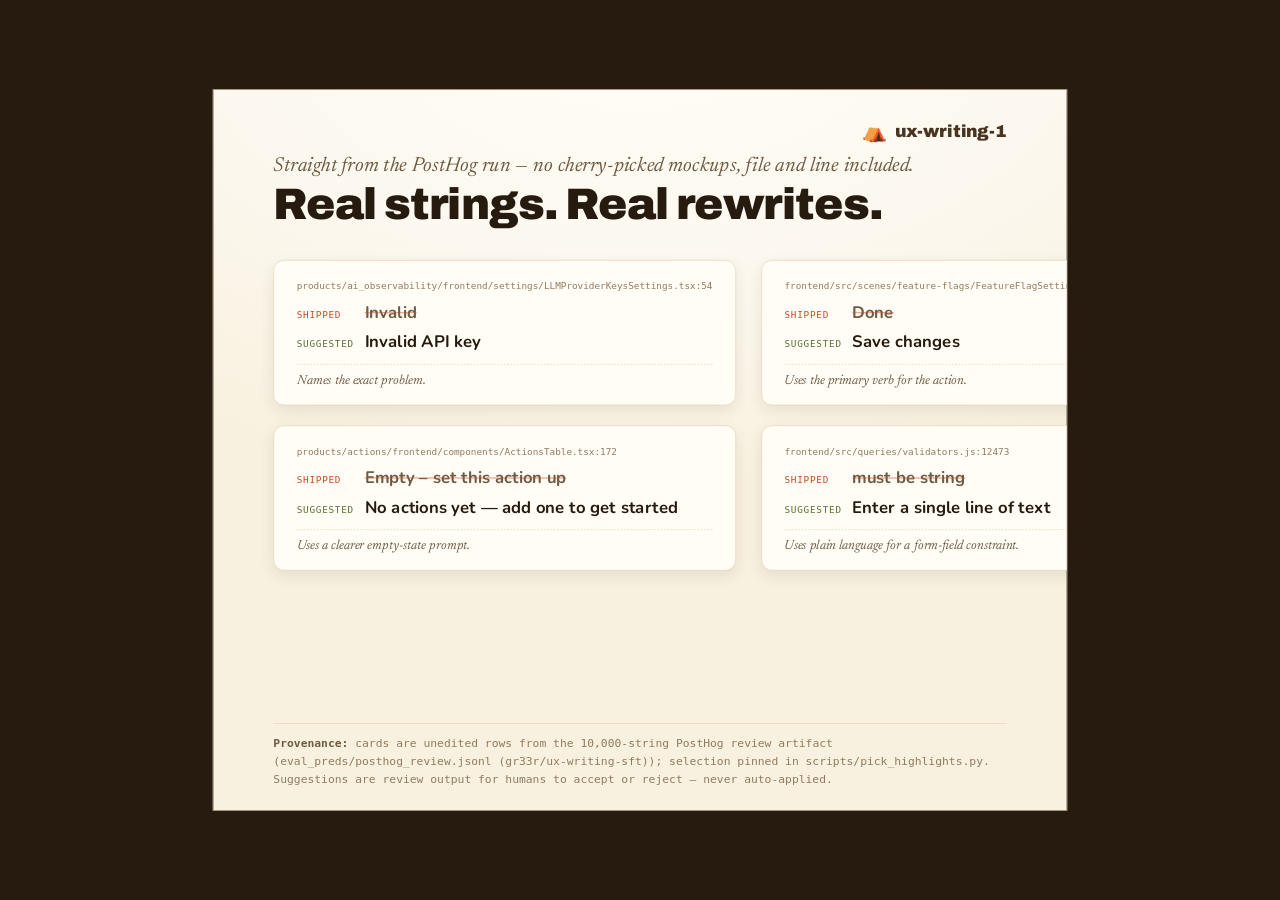
==== docs/video_assets/before_after.html @ c30767c5 "feat: before/after highlight cards from the PostHog review artifact Fourth Campfire page: four unedi" ====
<!DOCTYPE html>
<html lang="en">
<head>
<meta charset="utf-8">
<title>Copy Campfire — real strings, real rewrites</title>
<link rel="preconnect" href="https://fonts.googleapis.com">
<link href="https://fonts.googleapis.com/css2?family=Archivo:wght@700;900&family=Newsreader:ital,wght@1,500&family=Nunito:wght@400;700;800&display=swap" rel="stylesheet">
<style>
/* Copy Campfire design tokens — verbatim from space/app.py — plus the 1920x1080 video stage. */

:root {
  --fire-50: #FFF2E6; --fire-100: #FFE1C6; --fire-200: #FCC596; --fire-300: #FBA968;
  --fire-400: #F7842F; --fire-500: #F2641B; --fire-600: #DA530F; --fire-700: #B23F08;
  --ember-500: #EE8E1E; --gold-400: #D8A94B; --gold-500: #C0892C; --gold-600: #9A6B1E;
  --parch-50: #FCF8EF; --parch-100: #F8F1DF; --parch-200: #F1E7CF; --parch-300: #E6D6B4; --parch-400: #D6C09A;
  --bark-400: #9B7B55; --bark-500: #7A5C3C; --bark-600: #5E4429; --bark-700: #4A3420;
  --bark-800: #362618; --bark-900: #271A0F;
  --pine-500: #6E7B3E; --pine-600: #5C6E33; --pine-700: #45531F;
  --ink-blue: #2F6CB0; --bad-500: #C24A24;
  --text-strong: var(--bark-900); --text-body: var(--bark-800); --text-muted: #6E5B43;
  --text-faint: #927B5E; --text-accent: var(--pine-600);
  --font-display: 'Archivo', system-ui, sans-serif;
  --font-serif: 'Newsreader', Georgia, serif;
  --font-sans: 'Nunito', system-ui, sans-serif;
  --font-mono: ui-monospace, 'SF Mono', Menlo, monospace;
}

* { margin: 0; padding: 0; box-sizing: border-box; }

html, body { background: var(--bark-900); }

/* fixed 1920x1080 stage, centered and scaled to the window for preview */
.stage-wrap {
  position: fixed; inset: 0; display: flex; align-items: center; justify-content: center;
}
.stage {
  width: 1920px; height: 1080px; position: relative; overflow: hidden;
  background:
    radial-gradient(1200px 700px at 50% -10%, #FFFDF6 0%, var(--parch-50) 55%, var(--parch-100) 100%);
  color: var(--text-body); font-family: var(--font-sans);
  box-shadow: 0 0 0 1px var(--parch-300);
}
.stage::after { /* parchment grain */
  content: ""; position: absolute; inset: 0; pointer-events: none; opacity: .35;
  background-image: radial-gradient(var(--parch-200) 0.8px, transparent 0.8px);
  background-size: 26px 26px;
}

.kicker {
  font-family: var(--font-serif); font-style: italic; font-size: 30px;
  color: var(--text-muted); letter-spacing: .01em;
}
.headline {
  font-family: var(--font-display); font-weight: 900; color: var(--text-strong);
  letter-spacing: -0.015em; line-height: 1.04;
}
.footnote {
  position: absolute; left: 90px; right: 90px; bottom: 34px;
  font-family: var(--font-mono); font-size: 17px; line-height: 1.55;
  color: var(--text-faint); border-top: 1px solid var(--parch-300); padding-top: 16px;
}
.footnote b { color: var(--text-muted); font-weight: 600; }

.brand {
  position: absolute; top: 44px; right: 90px; display: flex; align-items: center; gap: 12px;
  font-family: var(--font-display); font-weight: 900; font-size: 26px; color: var(--bark-700);
}
.brand .flame { font-size: 30px; }

/* ember particles */
.ember {
  position: absolute; bottom: -12px; border-radius: 50%;
  background: radial-gradient(circle at 35% 35%, var(--fire-200), var(--ember-500) 60%, transparent 75%);
  opacity: 0; pointer-events: none;
  animation: rise linear infinite;
}
@keyframes rise {
  0%   { transform: translateY(0) translateX(0) scale(1);   opacity: 0; }
  8%   { opacity: .85; }
  60%  { opacity: .5; }
  100% { transform: translateY(-260px) translateX(var(--drift, 24px)) scale(.45); opacity: 0; }
}

.replay-hint {
  position: absolute; top: 48px; left: 90px;
  font-family: var(--font-mono); font-size: 15px; color: var(--text-faint);
  animation: hintfade 6s forwards; /* disappears before any recorded take */
}
@keyframes hintfade { 0%, 70% { opacity: .75; } 100% { opacity: 0; } }


.content { position: absolute; left: 90px; right: 90px; top: 100px; }
.headline { font-size: 66px; margin-top: 8px; }

.cards { margin-top: 48px; display: grid; grid-template-columns: 1fr 1fr; gap: 30px 38px; }
.card { background: #FFFDF6; border: 1px solid var(--parch-300); border-radius: 16px;
        padding: 30px 34px 26px; box-shadow: 0 8px 22px rgba(54,38,24,.09);
        opacity: 0; transform: translateY(22px);
        transition: opacity .65s ease, transform .65s cubic-bezier(.22,.9,.3,1); }
.card.on { opacity: 1; transform: translateY(0); }
.card .where { font-family: var(--font-mono); font-size: 14px; color: var(--text-faint);
               white-space: nowrap; overflow: hidden; text-overflow: ellipsis; margin-bottom: 16px; }
.line { display: grid; grid-template-columns: 88px 1fr; gap: 14px; align-items: baseline; }
.line + .line { margin-top: 12px; }
.line .tag { font-family: var(--font-mono); font-size: 14px; letter-spacing: .08em;
             text-transform: uppercase; }
.line.before .tag { color: var(--bad-500); }
.line.after  .tag { color: var(--pine-600); }
.line .copy { font-family: var(--font-sans); font-weight: 700; font-size: 25px; line-height: 1.3; }
.line.before .copy { color: var(--text-muted); text-decoration: line-through;
                     text-decoration-color: rgba(194,74,36,.45); text-decoration-thickness: 2px; }
.line.after .copy { color: var(--text-strong); }
.card .why { margin-top: 16px; font-family: var(--font-serif); font-style: italic;
             font-size: 20px; color: var(--text-muted); border-top: 1px dashed var(--parch-300);
             padding-top: 14px; }
</style>
</head>
<body>
<div class="stage-wrap"><div class="stage" id="stage">
  <div class="replay-hint">click anywhere to replay</div>
  <div class="brand"><span class="flame">⛺</span> ux-writing-1</div>
  <div class="content">
    <div class="kicker">Straight from the PostHog run — no cherry-picked mockups, file and line included.</div>
    <div class="headline">Real strings. Real rewrites.</div>
    <div class="cards" id="cards"></div>
  </div>
  <div class="footnote" id="footnote"></div>
</div></div>

<script>
const DATA = {"source": "eval_preds/posthog_review.jsonl (gr33r/ux-writing-sft)", "note": "curated subset; picks pinned by (path, line) in scripts/pick_highlights.py", "highlights": [{"path": "products/ai_observability/frontend/settings/LLMProviderKeysSettings.tsx", "line": 54, "kind": "error", "before": "Invalid", "after": "Invalid API key", "reason": "Names the exact problem."}, {"path": "frontend/src/scenes/feature-flags/FeatureFlagSettings.tsx", "line": 209, "kind": "button_or_label", "before": "Done", "after": "Save changes", "reason": "Uses the primary verb for the action."}, {"path": "products/actions/frontend/components/ActionsTable.tsx", "line": 172, "kind": "body_copy", "before": "Empty \u2013 set this action up", "after": "No actions yet \u2014 add one to get started", "reason": "Uses a clearer empty-state prompt."}, {"path": "frontend/src/queries/validators.js", "line": 12473, "kind": "button_or_label", "before": "must be string", "after": "Enter a single line of text", "reason": "Uses plain language for a form-field constraint."}, {"path": "products/workflows/frontend/Channels/SlackSetup/SlackSetupModal.tsx", "line": 19, "kind": "button_or_label", "before": "Configure Slack integration", "after": "Connect Slack", "reason": "Uses a concrete action and platform name."}, {"path": "frontend/src/lib/components/AuthorizedUrlList/AuthorizedUrlList.tsx", "line": 179, "kind": "body_copy", "before": "NB you need to have added posthog to the `window`", "after": "Make sure PostHog is on the window object before you run this.", "reason": "Uses a direct instruction instead of an abbreviation."}]};

function esc(s) {
  return s.replace(/&/g, "&amp;").replace(/</g, "&lt;").replace(/>/g, "&gt;");
}

function build() {
  const wrap = document.getElementById("cards");
  wrap.innerHTML = "";
  for (const h of DATA.highlights.slice(0, 4)) {
    const el = document.createElement("div");
    el.className = "card";
    el.innerHTML =
      `<div class="where">${esc(h.path)}:${h.line}</div>` +
      `<div class="line before"><div class="tag">shipped</div><div class="copy">${esc(h.before)}</div></div>` +
      `<div class="line after"><div class="tag">suggested</div><div class="copy">${esc(h.after)}</div></div>` +
      `<div class="why">${esc(h.reason)}</div>`;
    wrap.appendChild(el);
  }
  document.getElementById("footnote").innerHTML =
    `<b>Provenance:</b> cards are unedited rows from the 10,000-string PostHog review artifact ` +
    `(${esc(DATA.source)}); selection pinned in scripts/pick_highlights.py. Suggestions are ` +
    `review output for humans to accept or reject — never auto-applied.`;
}

function animate() {
  const cards = document.querySelectorAll(".card");
  cards.forEach(c => c.classList.remove("on"));
  void document.getElementById("cards").offsetWidth; // flush layout so transitions run
  cards.forEach((c, i) => {
    c.style.transitionDelay = (i * 0.22) + "s";
    c.classList.add("on");
  });
}

function fit() {
  const s = Math.min(innerWidth / 1920, innerHeight / 1080);
  document.getElementById("stage").style.transform = `scale(${s})`;
}
document.getElementById("stage").style.transformOrigin = "center";
addEventListener("resize", fit); fit();

build();
setTimeout(animate, 600);
addEventListener("click", () => { build(); setTimeout(animate, 120); });
</script>
</body>
</html>
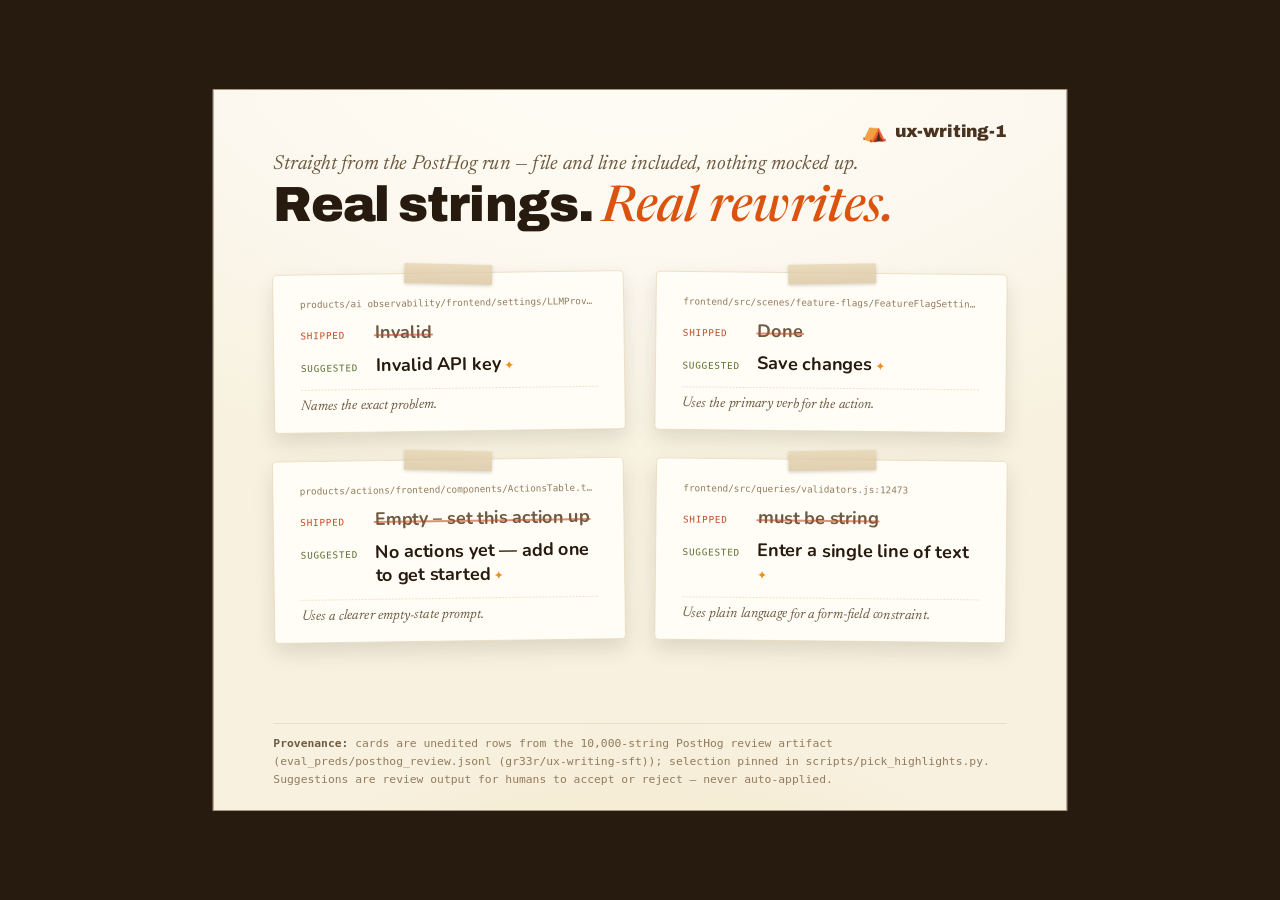
==== commit 21a17e63: "feat: campfire atmosphere pass on video assets Glow from below frame + ambient ember drift on every " ====
--- a/docs/video_assets/before_after.html
+++ b/docs/video_assets/before_after.html
@@ -45,6 +45,44 @@
   background-image: radial-gradient(var(--parch-200) 0.8px, transparent 0.8px);
   background-size: 26px 26px;
 }
+.stage::before { /* campfire glow from just below frame */
+  content: ""; position: absolute; left: -240px; right: -240px; bottom: -540px; height: 900px;
+  pointer-events: none; z-index: 0;
+  background: radial-gradient(58% 100% at 50% 100%,
+    rgba(242, 100, 27, .22), rgba(238, 142, 30, .12) 42%, rgba(216, 169, 75, .06) 62%, transparent 75%);
+}
+
+/* ambient embers drifting up the whole stage — pure CSS, deterministic */
+.stage-embers { position: absolute; inset: 0; pointer-events: none; overflow: hidden; }
+.stage-embers i {
+  position: absolute; bottom: -16px; border-radius: 50%;
+  background: radial-gradient(circle at 35% 35%, var(--fire-200), var(--ember-500) 60%, transparent 75%);
+  opacity: 0; animation: rise-far linear infinite;
+}
+@keyframes rise-far {
+  0%   { transform: translateY(0) translateX(0) scale(1); opacity: 0; }
+  6%   { opacity: .55; }
+  55%  { opacity: .3; }
+  100% { transform: translateY(-1160px) translateX(var(--drift, 30px)) scale(.35); opacity: 0; }
+}
+.stage-embers i:nth-child(1)  { left: 6%;  width: 7px;  height: 7px;  animation-duration: 13s; animation-delay: 0s;   --drift: 44px; }
+.stage-embers i:nth-child(2)  { left: 14%; width: 5px;  height: 5px;  animation-duration: 17s; animation-delay: 4s;   --drift: -36px; }
+.stage-embers i:nth-child(3)  { left: 24%; width: 9px;  height: 9px;  animation-duration: 11s; animation-delay: 7s;   --drift: 24px; }
+.stage-embers i:nth-child(4)  { left: 33%; width: 5px;  height: 5px;  animation-duration: 19s; animation-delay: 2s;   --drift: -52px; }
+.stage-embers i:nth-child(5)  { left: 45%; width: 8px;  height: 8px;  animation-duration: 12s; animation-delay: 9s;   --drift: 38px; }
+.stage-embers i:nth-child(6)  { left: 52%; width: 6px;  height: 6px;  animation-duration: 16s; animation-delay: 1s;   --drift: -20px; }
+.stage-embers i:nth-child(7)  { left: 61%; width: 10px; height: 10px; animation-duration: 10s; animation-delay: 5s;   --drift: 56px; }
+.stage-embers i:nth-child(8)  { left: 70%; width: 5px;  height: 5px;  animation-duration: 18s; animation-delay: 11s;  --drift: -30px; }
+.stage-embers i:nth-child(9)  { left: 79%; width: 7px;  height: 7px;  animation-duration: 14s; animation-delay: 3s;   --drift: 26px; }
+.stage-embers i:nth-child(10) { left: 87%; width: 6px;  height: 6px;  animation-duration: 15s; animation-delay: 8s;   --drift: -44px; }
+.stage-embers i:nth-child(11) { left: 93%; width: 8px;  height: 8px;  animation-duration: 12s; animation-delay: 6s;   --drift: 20px; }
+.stage-embers i:nth-child(12) { left: 39%; width: 4px;  height: 4px;  animation-duration: 21s; animation-delay: 13s;  --drift: 48px; }
+
+/* italic accent word in headlines */
+.headline em {
+  font-family: var(--font-serif); font-style: italic; font-weight: 500;
+  color: var(--fire-600); letter-spacing: 0;
+}
 
 .kicker {
   font-family: var(--font-serif); font-style: italic; font-size: 30px;
@@ -89,39 +127,60 @@
 @keyframes hintfade { 0%, 70% { opacity: .75; } 100% { opacity: 0; } }
 
 
-.content { position: absolute; left: 90px; right: 90px; top: 100px; }
-.headline { font-size: 66px; margin-top: 8px; }
-
-.cards { margin-top: 48px; display: grid; grid-template-columns: 1fr 1fr; gap: 30px 38px; }
-.card { background: #FFFDF6; border: 1px solid var(--parch-300); border-radius: 16px;
-        padding: 30px 34px 26px; box-shadow: 0 8px 22px rgba(54,38,24,.09);
-        opacity: 0; transform: translateY(22px);
+.content { position: absolute; left: 90px; right: 90px; top: 96px; z-index: 1; }
+.headline { font-size: 74px; margin-top: 8px; }
+
+.cards { margin-top: 56px; display: grid; grid-template-columns: 1fr 1fr; gap: 42px 46px; }
+.card { position: relative; min-width: 0; /* let 1fr tracks shrink past the nowrap path line */
+        background: #FFFDF6; border: 1px solid var(--parch-300);
+        border-radius: 6px; padding: 36px 40px 28px;
+        box-shadow: 0 1px 0 rgba(255,255,255,.8) inset, 0 14px 30px rgba(54,38,24,.13);
+        opacity: 0; transform: translateY(26px) rotate(0deg);
         transition: opacity .65s ease, transform .65s cubic-bezier(.22,.9,.3,1); }
-.card.on { opacity: 1; transform: translateY(0); }
+.card:nth-child(odd)  { --tilt: -0.8deg; }
+.card:nth-child(even) { --tilt: 0.6deg; }
+.card.on { opacity: 1; transform: translateY(0) rotate(var(--tilt)); }
+.card::before { /* tape strip */
+  content: ""; position: absolute; top: -14px; left: 50%; width: 132px; height: 30px;
+  transform: translateX(-50%) rotate(calc(var(--tilt) * -2.5));
+  background: linear-gradient(180deg, rgba(230,214,180,.85), rgba(214,192,154,.75));
+  box-shadow: 0 2px 5px rgba(54,38,24,.18); border-radius: 2px;
+}
 .card .where { font-family: var(--font-mono); font-size: 14px; color: var(--text-faint);
-               white-space: nowrap; overflow: hidden; text-overflow: ellipsis; margin-bottom: 16px; }
-.line { display: grid; grid-template-columns: 88px 1fr; gap: 14px; align-items: baseline; }
-.line + .line { margin-top: 12px; }
+               white-space: nowrap; overflow: hidden; text-overflow: ellipsis; margin-bottom: 18px; }
+.line { display: grid; grid-template-columns: 96px 1fr; gap: 16px; align-items: baseline; }
+.line + .line { margin-top: 14px; }
 .line .tag { font-family: var(--font-mono); font-size: 14px; letter-spacing: .08em;
              text-transform: uppercase; }
 .line.before .tag { color: var(--bad-500); }
 .line.after  .tag { color: var(--pine-600); }
-.line .copy { font-family: var(--font-sans); font-weight: 700; font-size: 25px; line-height: 1.3; }
-.line.before .copy { color: var(--text-muted); text-decoration: line-through;
-                     text-decoration-color: rgba(194,74,36,.45); text-decoration-thickness: 2px; }
+.line .copy { font-family: var(--font-sans); font-weight: 700; font-size: 27px; line-height: 1.3; }
+.line.before .copy { color: var(--text-muted); }
+.strike-wrap { position: relative; display: inline; }
+.strike-wrap .strike { position: absolute; left: -2px; right: auto; top: 56%; height: 3px; width: 0;
+                       background: rgba(194,74,36,.6); border-radius: 2px;
+                       transition: width .5s cubic-bezier(.4,0,.6,1); }
+.card.on .strike { width: calc(100% + 4px); transition-delay: var(--strike-delay, .7s); }
+.line.after { opacity: 0; transform: translateY(8px);
+              transition: opacity .5s ease, transform .5s cubic-bezier(.22,.9,.3,1); }
+.card.on .line.after { opacity: 1; transform: translateY(0);
+                       transition-delay: var(--after-delay, 1.1s); }
 .line.after .copy { color: var(--text-strong); }
-.card .why { margin-top: 16px; font-family: var(--font-serif); font-style: italic;
-             font-size: 20px; color: var(--text-muted); border-top: 1px dashed var(--parch-300);
-             padding-top: 14px; }
+.line.after .copy::after { content: " ✦"; color: var(--ember-500); font-size: 18px; }
+.card .why { margin-top: 18px; font-family: var(--font-serif); font-style: italic;
+             font-size: 21px; color: var(--text-muted); border-top: 1px dashed var(--parch-300);
+             padding-top: 14px; opacity: 0; transition: opacity .6s ease; }
+.card.on .why { opacity: 1; transition-delay: var(--why-delay, 1.5s); }
 </style>
 </head>
 <body>
 <div class="stage-wrap"><div class="stage" id="stage">
+  <div class="stage-embers"><i></i><i></i><i></i><i></i><i></i><i></i><i></i><i></i><i></i><i></i><i></i><i></i></div>
   <div class="replay-hint">click anywhere to replay</div>
   <div class="brand"><span class="flame">⛺</span> ux-writing-1</div>
   <div class="content">
-    <div class="kicker">Straight from the PostHog run — no cherry-picked mockups, file and line included.</div>
-    <div class="headline">Real strings. Real rewrites.</div>
+    <div class="kicker">Straight from the PostHog run — file and line included, nothing mocked up.</div>
+    <div class="headline">Real strings. <em>Real rewrites.</em></div>
     <div class="cards" id="cards"></div>
   </div>
   <div class="footnote" id="footnote"></div>
@@ -137,16 +196,21 @@
 function build() {
   const wrap = document.getElementById("cards");
   wrap.innerHTML = "";
-  for (const h of DATA.highlights.slice(0, 4)) {
+  DATA.highlights.slice(0, 4).forEach((h, i) => {
     const el = document.createElement("div");
     el.className = "card";
+    // stagger the strike/reveal beats per card so the page reads card by card
+    el.style.setProperty("--strike-delay", (0.7 + i * 0.22) + "s");
+    el.style.setProperty("--after-delay", (1.1 + i * 0.22) + "s");
+    el.style.setProperty("--why-delay", (1.5 + i * 0.22) + "s");
     el.innerHTML =
       `<div class="where">${esc(h.path)}:${h.line}</div>` +
-      `<div class="line before"><div class="tag">shipped</div><div class="copy">${esc(h.before)}</div></div>` +
+      `<div class="line before"><div class="tag">shipped</div><div class="copy">` +
+      `<span class="strike-wrap">${esc(h.before)}<i class="strike"></i></span></div></div>` +
       `<div class="line after"><div class="tag">suggested</div><div class="copy">${esc(h.after)}</div></div>` +
       `<div class="why">${esc(h.reason)}</div>`;
     wrap.appendChild(el);
-  }
+  });
   document.getElementById("footnote").innerHTML =
     `<b>Provenance:</b> cards are unedited rows from the 10,000-string PostHog review artifact ` +
     `(${esc(DATA.source)}); selection pinned in scripts/pick_highlights.py. Suggestions are ` +
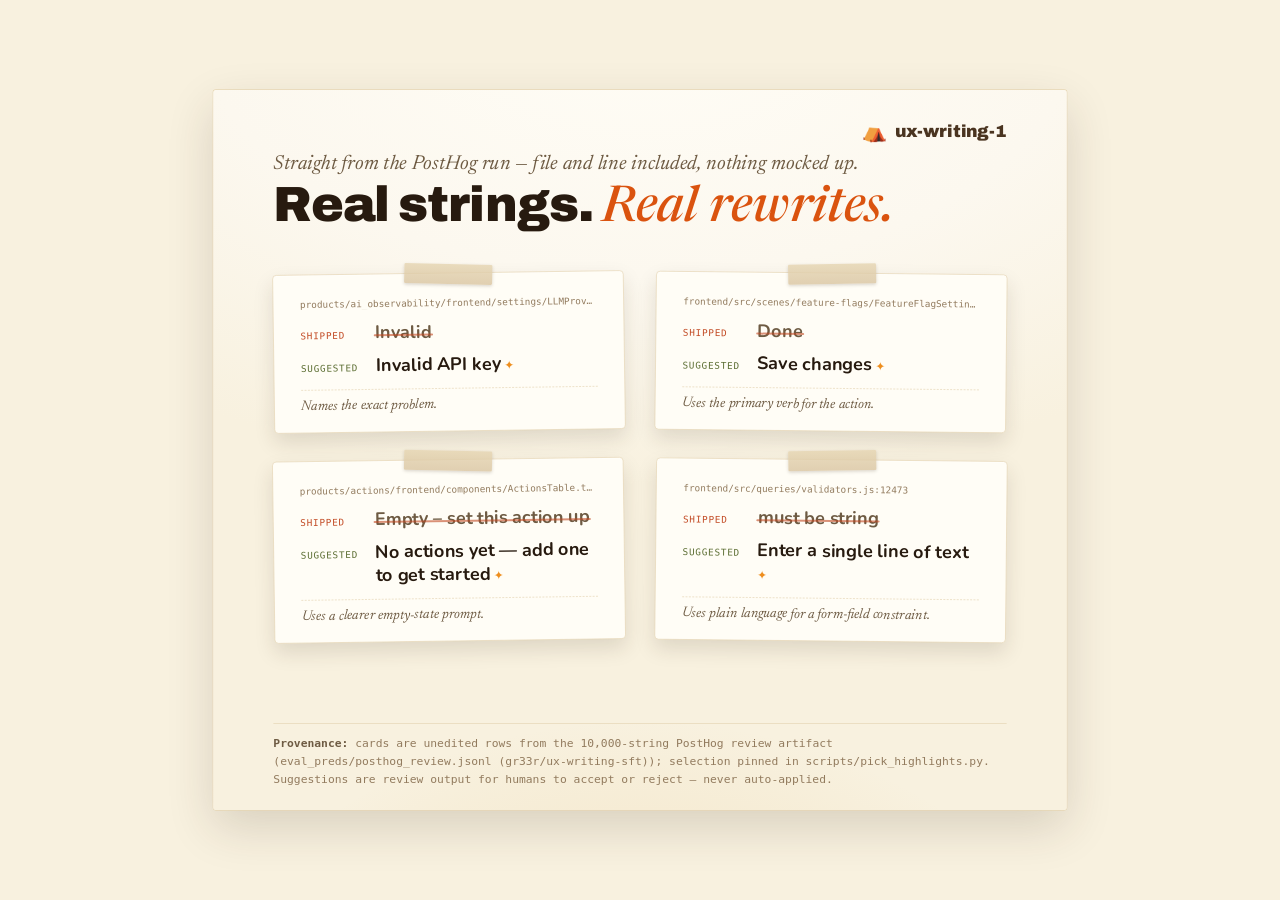
==== commit cb1bcb7e: "design: parchment surround on figure pages to match the gallery home Stage now floats as a soft-shad" ====
--- a/docs/video_assets/before_after.html
+++ b/docs/video_assets/before_after.html
@@ -27,7 +27,7 @@
 
 * { margin: 0; padding: 0; box-sizing: border-box; }
 
-html, body { background: var(--bark-900); }
+html, body { background: var(--parch-100); }
 
 /* fixed 1920x1080 stage, centered and scaled to the window for preview */
 .stage-wrap {
@@ -38,7 +38,8 @@
   background:
     radial-gradient(1200px 700px at 50% -10%, #FFFDF6 0%, var(--parch-50) 55%, var(--parch-100) 100%);
   color: var(--text-body); font-family: var(--font-sans);
-  box-shadow: 0 0 0 1px var(--parch-300);
+  box-shadow: 0 0 0 1px var(--parch-300), 0 26px 70px rgba(54, 38, 24, .16);
+  border-radius: 4px;
 }
 .stage::after { /* parchment grain */
   content: ""; position: absolute; inset: 0; pointer-events: none; opacity: .35;
@@ -176,7 +177,7 @@
 <body>
 <div class="stage-wrap"><div class="stage" id="stage">
   <div class="stage-embers"><i></i><i></i><i></i><i></i><i></i><i></i><i></i><i></i><i></i><i></i><i></i><i></i></div>
-  <div class="replay-hint">click anywhere to replay</div>
+  <div class="replay-hint">click anywhere for four more rewrites</div>
   <div class="brand"><span class="flame">⛺</span> ux-writing-1</div>
   <div class="content">
     <div class="kicker">Straight from the PostHog run — file and line included, nothing mocked up.</div>
@@ -187,16 +188,20 @@
 </div></div>
 
 <script>
-const DATA = {"source": "eval_preds/posthog_review.jsonl (gr33r/ux-writing-sft)", "note": "curated subset; picks pinned by (path, line) in scripts/pick_highlights.py", "highlights": [{"path": "products/ai_observability/frontend/settings/LLMProviderKeysSettings.tsx", "line": 54, "kind": "error", "before": "Invalid", "after": "Invalid API key", "reason": "Names the exact problem."}, {"path": "frontend/src/scenes/feature-flags/FeatureFlagSettings.tsx", "line": 209, "kind": "button_or_label", "before": "Done", "after": "Save changes", "reason": "Uses the primary verb for the action."}, {"path": "products/actions/frontend/components/ActionsTable.tsx", "line": 172, "kind": "body_copy", "before": "Empty \u2013 set this action up", "after": "No actions yet \u2014 add one to get started", "reason": "Uses a clearer empty-state prompt."}, {"path": "frontend/src/queries/validators.js", "line": 12473, "kind": "button_or_label", "before": "must be string", "after": "Enter a single line of text", "reason": "Uses plain language for a form-field constraint."}, {"path": "products/workflows/frontend/Channels/SlackSetup/SlackSetupModal.tsx", "line": 19, "kind": "button_or_label", "before": "Configure Slack integration", "after": "Connect Slack", "reason": "Uses a concrete action and platform name."}, {"path": "frontend/src/lib/components/AuthorizedUrlList/AuthorizedUrlList.tsx", "line": 179, "kind": "body_copy", "before": "NB you need to have added posthog to the `window`", "after": "Make sure PostHog is on the window object before you run this.", "reason": "Uses a direct instruction instead of an abbreviation."}]};
+const DATA = {"source": "eval_preds/posthog_review.jsonl (gr33r/ux-writing-sft)", "note": "curated subset; picks pinned by (path, line) in scripts/pick_highlights.py", "highlights": [{"path": "products/ai_observability/frontend/settings/LLMProviderKeysSettings.tsx", "line": 54, "kind": "error", "before": "Invalid", "after": "Invalid API key", "reason": "Names the exact problem."}, {"path": "frontend/src/scenes/feature-flags/FeatureFlagSettings.tsx", "line": 209, "kind": "button_or_label", "before": "Done", "after": "Save changes", "reason": "Uses the primary verb for the action."}, {"path": "products/actions/frontend/components/ActionsTable.tsx", "line": 172, "kind": "body_copy", "before": "Empty \u2013 set this action up", "after": "No actions yet \u2014 add one to get started", "reason": "Uses a clearer empty-state prompt."}, {"path": "frontend/src/queries/validators.js", "line": 12473, "kind": "button_or_label", "before": "must be string", "after": "Enter a single line of text", "reason": "Uses plain language for a form-field constraint."}, {"path": "products/workflows/frontend/Channels/SlackSetup/SlackSetupModal.tsx", "line": 19, "kind": "button_or_label", "before": "Configure Slack integration", "after": "Connect Slack", "reason": "Uses a concrete action and platform name."}, {"path": "frontend/src/lib/components/AuthorizedUrlList/AuthorizedUrlList.tsx", "line": 179, "kind": "body_copy", "before": "NB you need to have added posthog to the `window`", "after": "Make sure PostHog is on the window object before you run this.", "reason": "Uses a direct instruction instead of an abbreviation."}, {"path": "products/ai_observability/frontend/clusters/ClusterDetailScatterPlot.tsx", "line": 193, "kind": "button_or_label", "before": "click to view trace", "after": "View trace", "reason": "Removes redundant instruction for a visible control."}, {"path": "products/conversations/frontend/browserNotificationLogic.ts", "line": 99, "kind": "body_copy", "before": "Click to view your support tickets", "after": "View your support tickets", "reason": "Uses a direct action for the notification."}, {"path": "products/workflows/frontend/Workflows/hogflows/panel/testing/hogFlowEditorTestLogic.ts", "line": 571, "kind": "error", "before": "Invalid JSON", "after": "Globals must be valid JSON", "reason": "Uses the field name and states the requirement."}, {"path": "frontend/src/queries/validators.js", "line": 11531, "kind": "body_copy", "before": "must NOT have additional properties", "after": "Only use the fields that are listed. Extra fields aren't allowed.", "reason": "Replaces schema language with a concrete constraint."}, {"path": "frontend/src/queries/nodes/InsightViz/TrendsFormula.tsx", "line": 145, "kind": "button_or_label", "before": "Remove formula", "after": "Remove formula and disable formula mode", "reason": "Explains the extra effect when it's the last formula."}, {"path": "frontend/src/queries/validators.js", "line": 5618, "kind": "button_or_label", "before": "must be string", "after": "Enter a short, descriptive key (for example, user_id).", "reason": "Explains the expected input with an example."}, {"path": "frontend/src/scenes/data-warehouse/scene/OverviewTab.tsx", "line": 88, "kind": "body_copy", "before": "Time when this job was created", "after": "Created at", "reason": "Uses a concise noun phrase for the column header."}, {"path": "frontend/src/scenes/trends/mathsLogic.tsx", "line": 380, "kind": "body_copy", "before": "Event count per actor 50th percentile.", "after": "Median event count per actor", "reason": "Uses the familiar name instead of the percentile definition."}, {"path": "frontend/src/scenes/cohorts/CohortEdit.tsx", "line": 283, "kind": "button_or_label", "before": "Delete", "after": "Delete cohort", "reason": "Adds the object so the destructive action is explicit."}, {"path": "frontend/src/scenes/billing/BillingHero.tsx", "line": 134, "kind": "button_or_label", "before": "Lucky you!", "after": "You're on the YC plan", "reason": "Removes hype; states the plan plainly."}, {"path": "products/workflows/frontend/Workflows/WorkflowMetrics.tsx", "line": 42, "kind": "body_copy", "before": "Total number of events that were triggered", "after": "Events that started this workflow", "reason": "Uses the metric's own terminology and ties it to the workflow."}, {"path": "frontend/src/taxonomy/core-filter-definitions-by-group.json", "line": 4592, "kind": "error", "before": "Errors encountered while trying to process exceptions.", "after": "We couldn't process all exceptions. Review the details and try again.", "reason": "Uses plain language and suggests a recovery step."}, {"path": "frontend/src/lib/components/CyclotronJob/integrations/integrationSetups.tsx", "line": 50, "kind": "button_or_label", "before": "Configure new Databricks account", "after": "Connect Databricks", "reason": "Uses a shorter action that fits the menu."}, {"path": "frontend/src/scenes/insights/aggregationAxisFormat.ts", "line": 20, "kind": "button_or_label", "before": "Short Number", "after": "Short number (1.5K, 2M)", "reason": "Shows the compact format with examples."}]};
 
 function esc(s) {
   return s.replace(/&/g, "&amp;").replace(/</g, "&lt;").replace(/>/g, "&gt;");
 }
+
+const HAND = 4;
+let page = 0;
 
 function build() {
   const wrap = document.getElementById("cards");
   wrap.innerHTML = "";
-  DATA.highlights.slice(0, 4).forEach((h, i) => {
+  const start = page * HAND;
+  DATA.highlights.slice(start, start + HAND).forEach((h, i) => {
     const el = document.createElement("div");
     el.className = "card";
     // stagger the strike/reveal beats per card so the page reads card by card
@@ -236,7 +241,11 @@
 
 build();
 setTimeout(animate, 600);
-addEventListener("click", () => { build(); setTimeout(animate, 120); });
+addEventListener("click", () => {
+  page = (page + 1) % Math.max(1, Math.ceil(DATA.highlights.length / HAND));
+  build();
+  setTimeout(animate, 120);
+});
 </script>
 </body>
 </html>
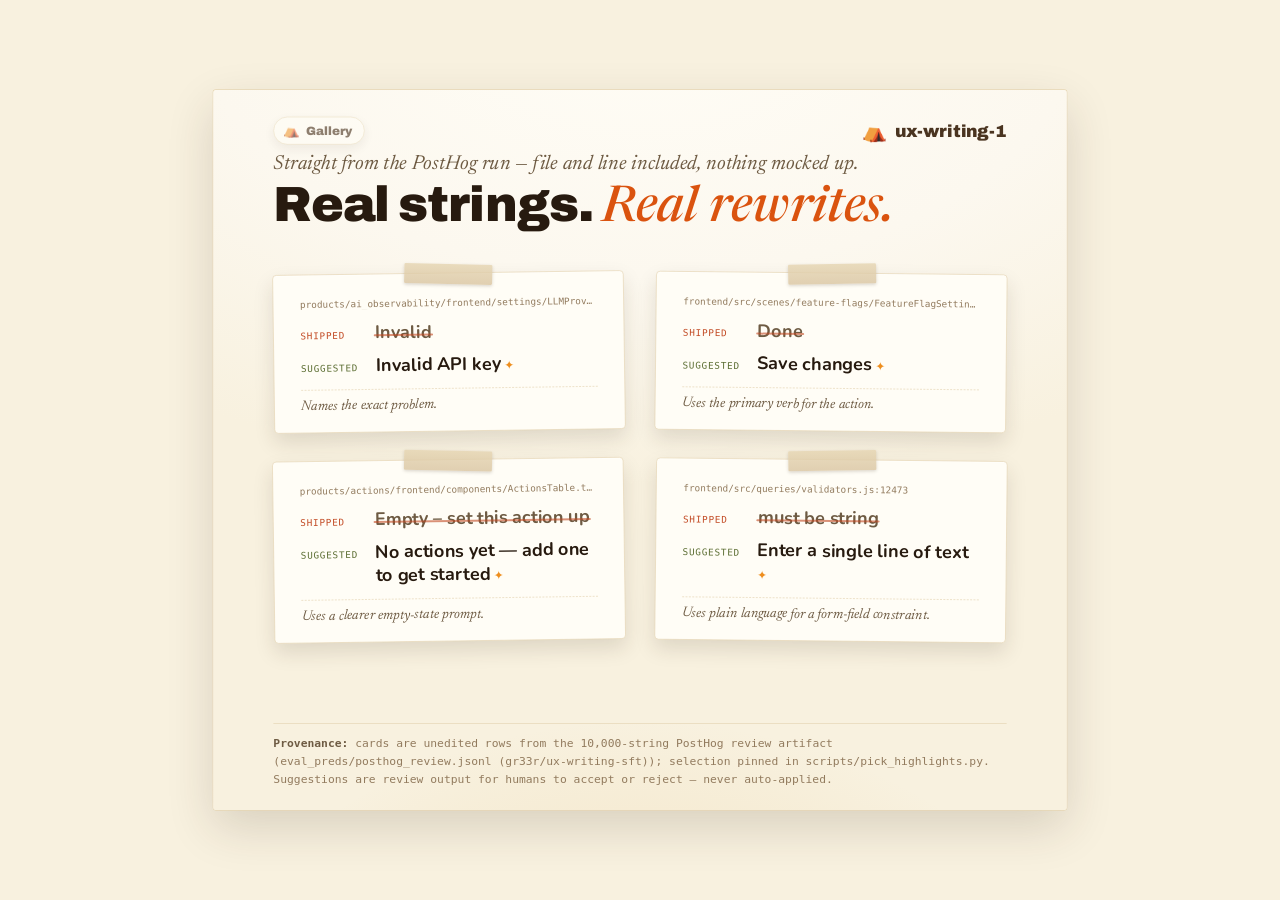
==== commit 89add83e: "feat: home/back-to-gallery button on all four figure pages A subtle '⛺ Gallery' pill (top-left, mirr" ====
--- a/docs/video_assets/before_after.html
+++ b/docs/video_assets/before_after.html
@@ -121,11 +121,25 @@
 }
 
 .replay-hint {
-  position: absolute; top: 48px; left: 90px;
+  position: absolute; top: 96px; left: 92px;
   font-family: var(--font-mono); font-size: 15px; color: var(--text-faint);
   animation: hintfade 6s forwards; /* disappears before any recorded take */
 }
 @keyframes hintfade { 0%, 70% { opacity: .75; } 100% { opacity: 0; } }
+
+/* home / back-to-gallery control — mirrors the brand pill, top-left. Subtle by
+   default so it stays out of clean recordings; full on hover. */
+.home-btn {
+  position: absolute; top: 40px; left: 90px; z-index: 6;
+  display: inline-flex; align-items: center; gap: 9px;
+  font-family: var(--font-display); font-weight: 900; font-size: 18px;
+  color: var(--bark-700); text-decoration: none;
+  background: #FFFDF6; border: 1px solid var(--parch-300); border-radius: 999px;
+  padding: 8px 17px 8px 14px; box-shadow: 0 6px 16px rgba(54, 38, 24, .12);
+  opacity: .62; transition: opacity .18s ease, transform .18s ease, box-shadow .18s ease;
+}
+.home-btn:hover { opacity: 1; transform: translateY(-1px); box-shadow: 0 9px 22px rgba(54, 38, 24, .18); }
+.home-btn .flame { font-size: 20px; }
 
 
 .content { position: absolute; left: 90px; right: 90px; top: 96px; z-index: 1; }
@@ -177,6 +191,7 @@
 <body>
 <div class="stage-wrap"><div class="stage" id="stage">
   <div class="stage-embers"><i></i><i></i><i></i><i></i><i></i><i></i><i></i><i></i><i></i><i></i><i></i><i></i></div>
+  <a class="home-btn" href="index.html" onclick="event.stopPropagation()"><span class="flame">⛺</span> Gallery</a>
   <div class="replay-hint">click anywhere for four more rewrites</div>
   <div class="brand"><span class="flame">⛺</span> ux-writing-1</div>
   <div class="content">
